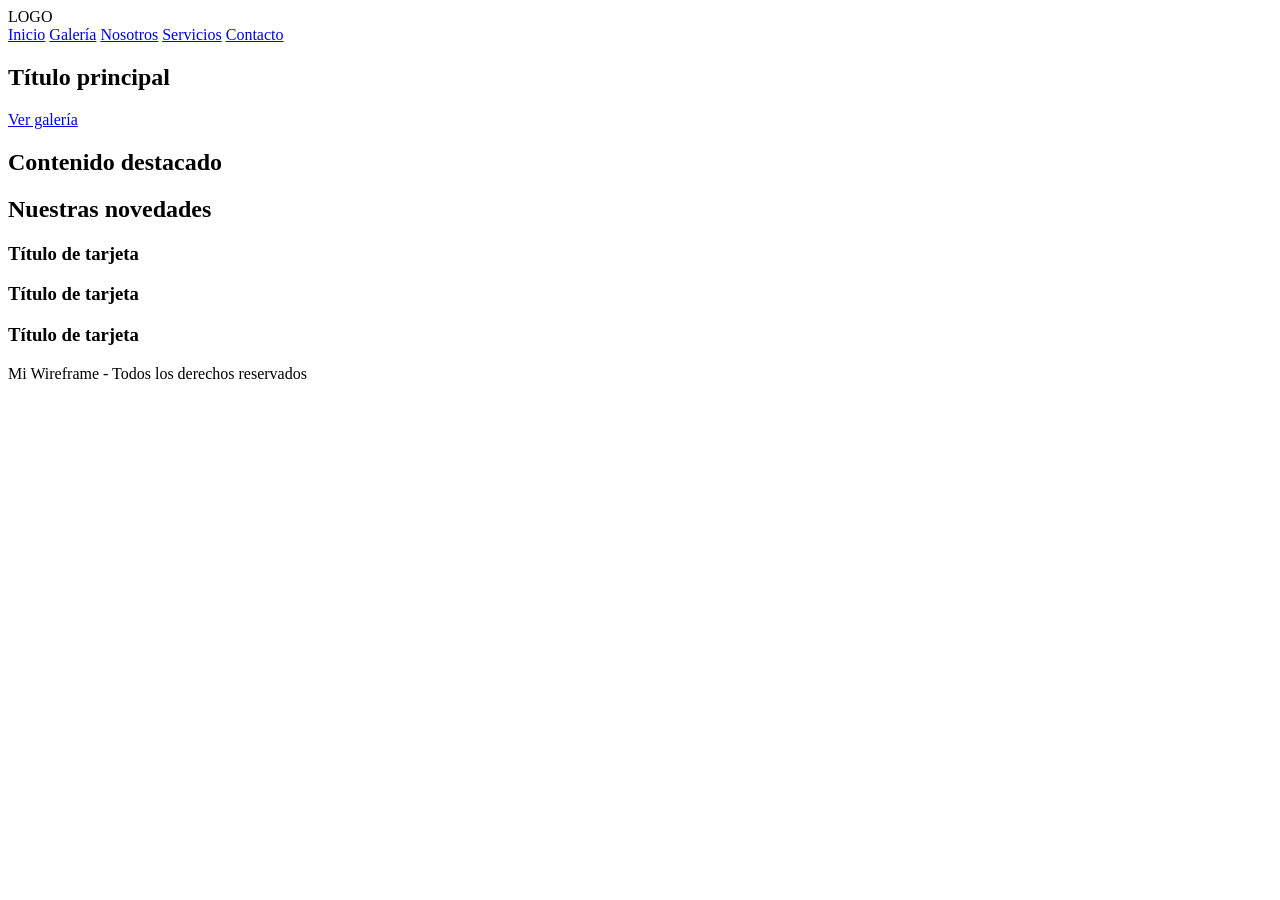
==== index.html @ eae91f8b "Add files via upload" ====
<!DOCTYPE html>
<html lang="es">
<head>
    <meta charset="UTF-8">
    <meta name="viewport" content="width=device-width, initial-scale=1.0">
    <title>Inicio - Mi Wireframe</title>
    <link rel="stylesheet" href="estilos/hojaestilos.css">
</head>
<body>

    <header>
        <div class="logo">LOGO</div>

        <nav>
            <a href="index.html" class="activo">Inicio</a>
            <a href="galeria.html">Galería</a>
            <a href="nosotros.html">Nosotros</a>
            <a href="servicio.html">Servicios</a>
            <a href="contacto.html">Contacto</a>
        </nav>
    </header>

    <main>
        <section class="portada">
            <div class="texto-portada">
                <h1>Título principal</h1>
                <div class="linea"></div>
                <div class="linea"></div>
                <div class="linea corta"></div>
                <a href="galeria.html" class="boton">Ver galería</a>
            </div>
            <div class="imagen"></div>
        </section>

        <section class="contenido">
            <h2>Contenido destacado</h2>
            <div class="linea"></div>
            <div class="linea"></div>
            <div class="linea media"></div>
        </section>

        <section class="contenido">
            <h2>Nuestras novedades</h2>

            <div class="tarjetas">
                <article class="tarjeta">
                    <div class="imagen"></div>
                    <h3>Título de tarjeta</h3>
                    <div class="linea"></div>
                    <div class="linea corta"></div>
                </article>

                <article class="tarjeta">
                    <div class="imagen"></div>
                    <h3>Título de tarjeta</h3>
                    <div class="linea"></div>
                    <div class="linea corta"></div>
                </article>

                <article class="tarjeta">
                    <div class="imagen"></div>
                    <h3>Título de tarjeta</h3>
                    <div class="linea"></div>
                    <div class="linea corta"></div>
                </article>
            </div>
        </section>
    </main>

    <footer>
        <p>Mi Wireframe - Todos los derechos reservados</p>
    </footer>

</body>
</html>
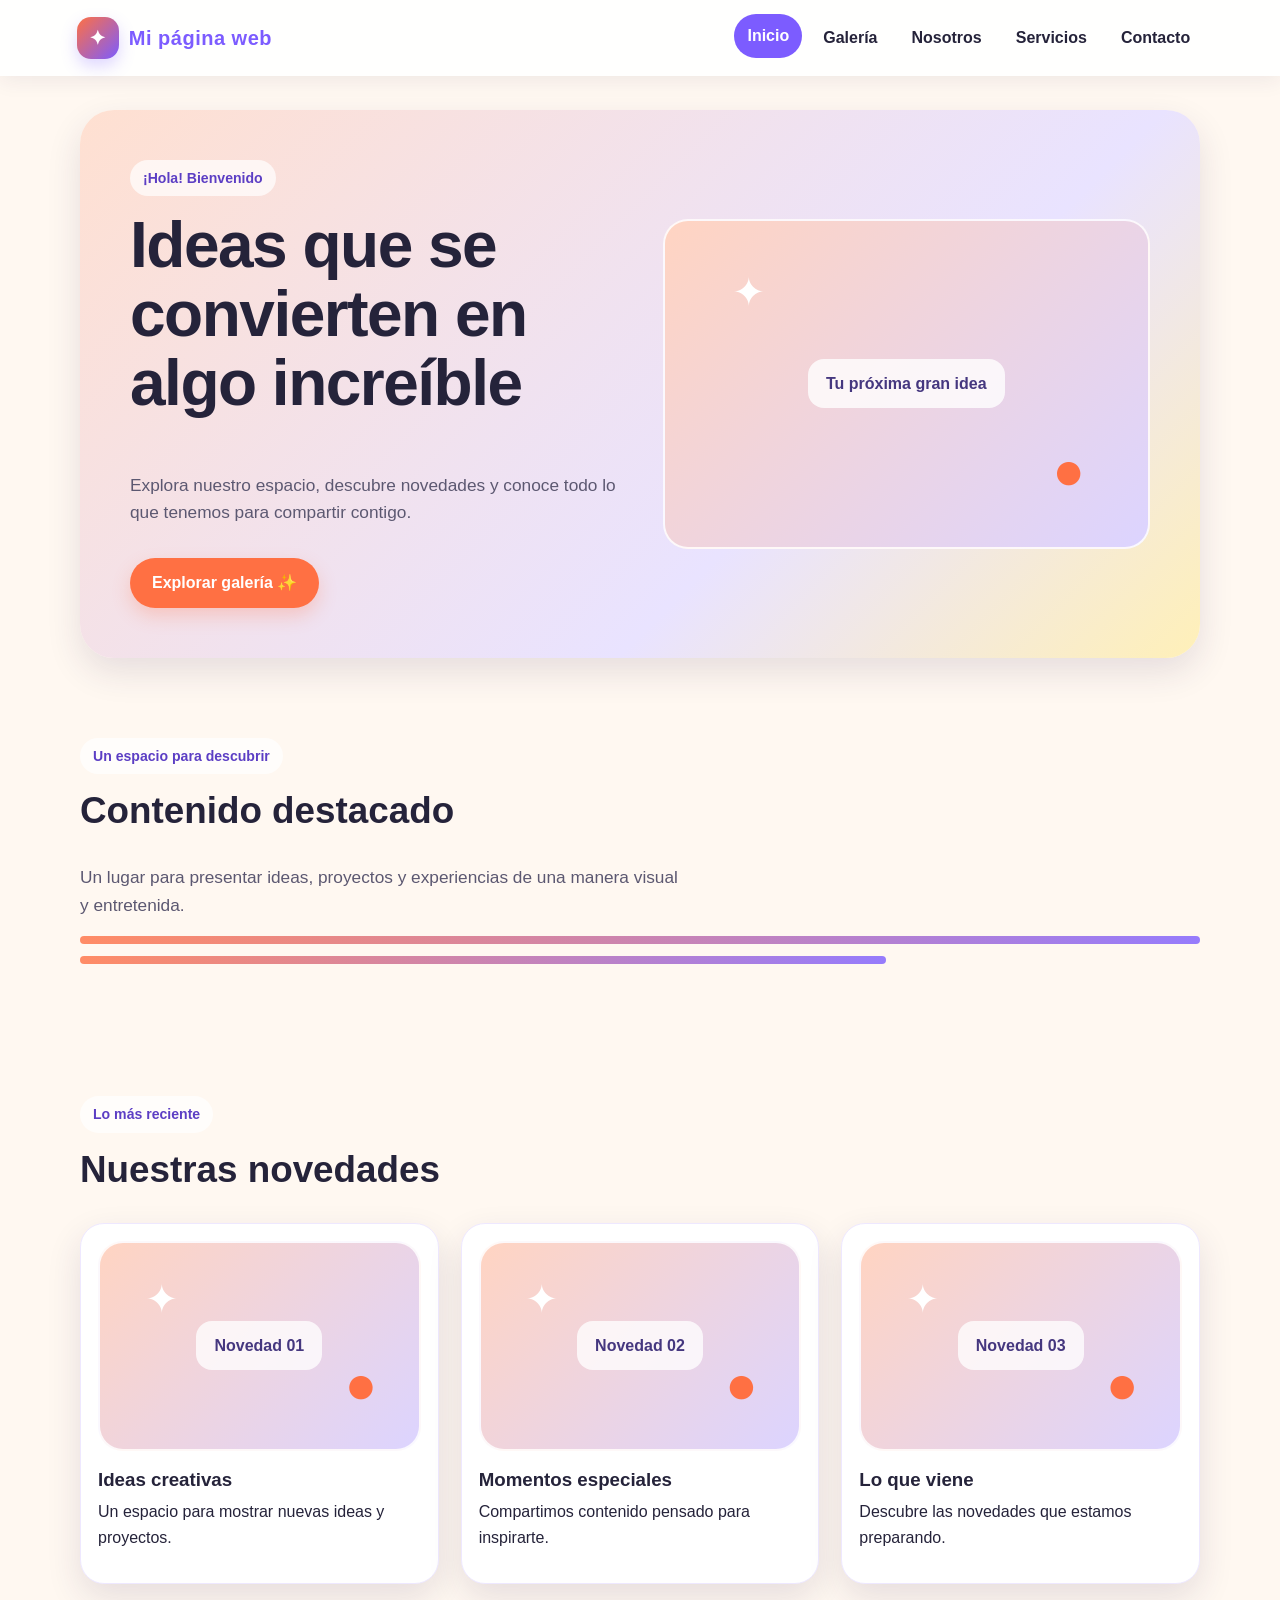
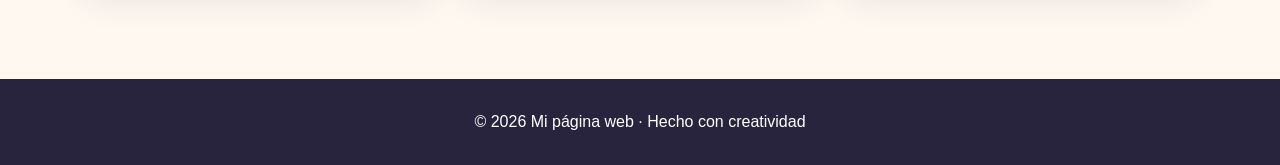
==== commit 48d15654: "Add files via upload" ====
--- a/index.html
+++ b/index.html
@@ -1,75 +1,64 @@
-<!DOCTYPE html>
-<html lang="es">
-<head>
-    <meta charset="UTF-8">
-    <meta name="viewport" content="width=device-width, initial-scale=1.0">
-    <title>Inicio - Mi Wireframe</title>
-    <link rel="stylesheet" href="estilos/hojaestilos.css">
-</head>
-<body>
-
-    <header>
-        <div class="logo">LOGO</div>
-
-        <nav>
-            <a href="index.html" class="activo">Inicio</a>
-            <a href="galeria.html">Galería</a>
-            <a href="nosotros.html">Nosotros</a>
-            <a href="servicio.html">Servicios</a>
-            <a href="contacto.html">Contacto</a>
-        </nav>
-    </header>
-
-    <main>
-        <section class="portada">
-            <div class="texto-portada">
-                <h1>Título principal</h1>
-                <div class="linea"></div>
-                <div class="linea"></div>
-                <div class="linea corta"></div>
-                <a href="galeria.html" class="boton">Ver galería</a>
-            </div>
-            <div class="imagen"></div>
-        </section>
-
-        <section class="contenido">
-            <h2>Contenido destacado</h2>
-            <div class="linea"></div>
-            <div class="linea"></div>
-            <div class="linea media"></div>
-        </section>
-
-        <section class="contenido">
-            <h2>Nuestras novedades</h2>
-
-            <div class="tarjetas">
-                <article class="tarjeta">
-                    <div class="imagen"></div>
-                    <h3>Título de tarjeta</h3>
-                    <div class="linea"></div>
-                    <div class="linea corta"></div>
-                </article>
-
-                <article class="tarjeta">
-                    <div class="imagen"></div>
-                    <h3>Título de tarjeta</h3>
-                    <div class="linea"></div>
-                    <div class="linea corta"></div>
-                </article>
-
-                <article class="tarjeta">
-                    <div class="imagen"></div>
-                    <h3>Título de tarjeta</h3>
-                    <div class="linea"></div>
-                    <div class="linea corta"></div>
-                </article>
-            </div>
-        </section>
-    </main>
-
-    <footer>
-        <p>Mi Wireframe - Todos los derechos reservados</p>
-    </footer>
-
-</body>
-</html>+<!DOCTYPE html>
+<html lang="es">
+<head>
+    <meta charset="UTF-8">
+    <meta name="viewport" content="width=device-width, initial-scale=1.0">
+    <meta name="description" content="Inicio - sitio web de ejemplo">
+    <title>Inicio - Mi página web</title>
+    <link rel="stylesheet" href="hojaestilos.css">
+</head>
+<body>
+    <header>
+        <div class="logo">Mi página web</div>
+        <nav aria-label="Navegación principal">
+            <a href="index.html" class="activo" aria-current="page">Inicio</a>
+            <a href="galeria.html">Galería</a>
+            <a href="nosotros.html">Nosotros</a>
+            <a href="servicio.html">Servicios</a>
+            <a href="contacto.html">Contacto</a>
+        </nav>
+    </header>
+    <main>
+        <section class="portada">
+            <div class="texto-portada">
+                <span class="etiqueta">¡Hola! Bienvenido</span>
+                <h1>Ideas que se convierten en algo increíble</h1>
+                <p>Explora nuestro espacio, descubre novedades y conoce todo lo que tenemos para compartir contigo.</p>
+                <a href="galeria.html" class="boton">Explorar galería ✨</a>
+            </div>
+            <div class="imagen"><span>Tu próxima gran idea</span></div>
+        </section>
+        <section class="contenido">
+            <span class="etiqueta">Un espacio para descubrir</span>
+            <h2>Contenido destacado</h2>
+            <p class="intro">Un lugar para presentar ideas, proyectos y experiencias de una manera visual y entretenida.</p>
+            <div class="linea"></div>
+            <div class="linea media"></div>
+        </section>
+        <section class="contenido">
+            <span class="etiqueta">Lo más reciente</span>
+            <h2>Nuestras novedades</h2>
+            <div class="tarjetas">
+                <article class="tarjeta">
+                    <div class="imagen"><span>Novedad 01</span></div>
+                    <h3>Ideas creativas</h3>
+                    <p>Un espacio para mostrar nuevas ideas y proyectos.</p>
+                </article>
+                <article class="tarjeta">
+                    <div class="imagen"><span>Novedad 02</span></div>
+                    <h3>Momentos especiales</h3>
+                    <p>Compartimos contenido pensado para inspirarte.</p>
+                </article>
+                <article class="tarjeta">
+                    <div class="imagen"><span>Novedad 03</span></div>
+                    <h3>Lo que viene</h3>
+                    <p>Descubre las novedades que estamos preparando.</p>
+                </article>
+            </div>
+        </section>
+    </main>
+    <footer>
+        <p>© 2026 Mi página web · Hecho con creatividad</p>
+    </footer>
+</body>
+</html>
--- a/hojaestilos.css
+++ b/hojaestilos.css
@@ -0,0 +1,480 @@
+* {
+    box-sizing: border-box;
+}
+
+:root {
+    --fondo: #fff8f1;
+    --texto: #25233a;
+    --primario: #ff7043;
+    --secundario: #7c5cff;
+    --terciario: #ffd166;
+    --tarjeta: #ffffff;
+    --sombra: 0 14px 35px rgba(47, 36, 83, .12);
+}
+
+html {
+    scroll-behavior: smooth;
+}
+
+body {
+    margin: 0;
+    font-family: Arial, sans-serif;
+    color: var(--texto);
+    background: var(--fondo);
+    line-height: 1.6;
+}
+
+header {
+    position: sticky;
+    top: 0;
+    z-index: 10;
+    display: flex;
+    justify-content: space-between;
+    align-items: center;
+    gap: 20px;
+    padding: 16px 6%;
+    background: rgba(255, 255, 255, .92);
+    backdrop-filter: blur(12px);
+    box-shadow: 0 4px 20px rgba(47, 36, 83, .08);
+    animation: bajar .7s ease both;
+}
+
+.logo {
+    display: flex;
+    align-items: center;
+    gap: 10px;
+    color: var(--secundario);
+    font-size: 1.25rem;
+    font-weight: 900;
+    letter-spacing: .5px;
+}
+
+.logo::before {
+    content: "✦";
+    display: grid;
+    place-items: center;
+    width: 42px;
+    height: 42px;
+    color: white;
+    background: linear-gradient(135deg, var(--primario), var(--secundario));
+    border-radius: 14px;
+    box-shadow: 0 7px 16px rgba(124, 92, 255, .25);
+}
+
+nav {
+    display: flex;
+    flex-wrap: wrap;
+    gap: 8px;
+}
+
+nav a {
+    color: var(--texto);
+    text-decoration: none;
+    font-weight: 700;
+    padding: 9px 13px;
+    border-radius: 999px;
+    transition: color .25s ease, background .25s ease, transform .25s ease;
+}
+
+nav a:hover,
+nav a.activo {
+    color: white;
+    background: var(--secundario);
+    transform: translateY(-2px);
+}
+
+main {
+    min-height: 70vh;
+}
+
+h1, h2, h3, p {
+    margin-top: 0;
+}
+
+h1 {
+    font-size: clamp(2.2rem, 5vw, 4rem);
+    line-height: 1.08;
+    letter-spacing: -1.5px;
+}
+
+h2 {
+    font-size: clamp(1.6rem, 3vw, 2.3rem);
+    line-height: 1.2;
+}
+
+h3 {
+    line-height: 1.25;
+}
+
+.contenido {
+    width: min(1120px, 100% - 40px);
+    margin: 0 auto;
+    padding: 60px 0;
+    animation: aparecer .7s ease both;
+}
+
+.portada {
+    display: grid;
+    grid-template-columns: 1fr 1fr;
+    align-items: center;
+    gap: 45px;
+    width: min(1120px, 100% - 40px);
+    margin: 34px auto 20px;
+    padding: 50px;
+    overflow: hidden;
+    background: linear-gradient(135deg, #ffe0d1, #e9e3ff 65%, #fff0b8);
+    border-radius: 34px;
+    box-shadow: var(--sombra);
+}
+
+.texto-portada {
+    animation: deslizar .8s .1s ease both;
+}
+
+.etiqueta {
+    display: inline-block;
+    margin-bottom: 15px;
+    padding: 7px 13px;
+    color: #5c3ec4;
+    background: rgba(255, 255, 255, .7);
+    border-radius: 999px;
+    font-size: .88rem;
+    font-weight: 800;
+}
+
+.texto-portada p,
+.intro {
+    max-width: 600px;
+    color: #5c5871;
+    font-size: 1.08rem;
+}
+
+.portada .imagen {
+    min-height: 330px;
+    animation: flotar 5s ease-in-out infinite;
+}
+
+.imagen {
+    position: relative;
+    display: grid;
+    place-items: center;
+    min-height: 210px;
+    overflow: hidden;
+    color: #5e4ca8;
+    background: linear-gradient(135deg, #ffd4c2, #dcd4ff);
+    border: 2px solid rgba(255, 255, 255, .85);
+    border-radius: 25px;
+}
+
+.imagen::before {
+    content: "✦";
+    position: absolute;
+    top: 12%;
+    left: 14%;
+    color: white;
+    font-size: 2.5rem;
+    animation: girar 8s linear infinite;
+}
+
+.imagen::after {
+    content: "●";
+    position: absolute;
+    right: 13%;
+    bottom: 10%;
+    color: var(--primario);
+    font-size: 3.4rem;
+    animation: flotar 3.5s ease-in-out infinite;
+}
+
+.imagen span {
+    z-index: 1;
+    padding: 12px 18px;
+    color: #45377f;
+    background: rgba(255, 255, 255, .78);
+    border-radius: 16px;
+    font-weight: 800;
+}
+
+.linea {
+    width: 100%;
+    height: 8px;
+    margin: 12px 0;
+    background: linear-gradient(90deg, var(--primario), var(--secundario));
+    border-radius: 99px;
+    opacity: .8;
+}
+
+.linea.corta {
+    width: 48%;
+}
+
+.linea.media {
+    width: 72%;
+}
+
+.boton {
+    display: inline-block;
+    margin-top: 14px;
+    padding: 12px 22px;
+    color: white;
+    background: var(--primario);
+    border: 0;
+    border-radius: 999px;
+    box-shadow: 0 8px 18px rgba(255, 112, 67, .25);
+    text-decoration: none;
+    font: inherit;
+    font-weight: 800;
+    cursor: pointer;
+    transition: transform .25s ease, box-shadow .25s ease, background .25s ease;
+}
+
+.boton:hover {
+    background: #f45a30;
+    transform: translateY(-4px) scale(1.02);
+    box-shadow: 0 12px 24px rgba(255, 112, 67, .32);
+}
+
+.bloque {
+    padding: 26px;
+    margin-top: 28px;
+    background: white;
+    border-radius: 26px;
+    box-shadow: var(--sombra);
+}
+
+.tarjetas,
+.galeria {
+    display: grid;
+    grid-template-columns: repeat(3, minmax(0, 1fr));
+    gap: 22px;
+    margin-top: 28px;
+}
+
+.tarjeta,
+.elemento-galeria {
+    padding: 17px;
+    background: var(--tarjeta);
+    border: 1px solid #eee8ff;
+    border-radius: 24px;
+    box-shadow: var(--sombra);
+    transition: transform .3s ease, box-shadow .3s ease;
+    animation: aparecer .65s ease both;
+}
+
+.tarjeta:hover,
+.elemento-galeria:hover {
+    transform: translateY(-8px) rotate(-.5deg);
+    box-shadow: 0 20px 40px rgba(47, 36, 83, .17);
+}
+
+.tarjeta .imagen,
+.elemento-galeria .imagen {
+    margin-bottom: 17px;
+}
+
+.tarjeta h3,
+.elemento-galeria h3 {
+    margin-bottom: 8px;
+}
+
+.dos-columnas {
+    display: grid;
+    grid-template-columns: 1fr 1fr;
+    align-items: start;
+    gap: 32px;
+    margin-top: 30px;
+}
+
+.lista-servicios {
+    display: grid;
+    gap: 22px;
+    margin-top: 30px;
+}
+
+.servicio {
+    display: grid;
+    grid-template-columns: minmax(220px, .8fr) 1.2fr;
+    align-items: center;
+    gap: 28px;
+    padding: 22px;
+    background: white;
+    border-radius: 26px;
+    box-shadow: var(--sombra);
+    transition: transform .3s ease;
+}
+
+.servicio:hover {
+    transform: translateX(6px);
+}
+
+.servicio .imagen {
+    min-height: 220px;
+}
+
+.perfil {
+    width: 150px;
+    min-height: 150px;
+    margin: 0 auto 16px;
+    border-radius: 50%;
+}
+
+.mapa {
+    min-height: 240px;
+    margin: 20px 0;
+    background: linear-gradient(135deg, #d7f5e8, #e2ddff);
+}
+
+.formulario {
+    display: flex;
+    flex-direction: column;
+    gap: 10px;
+    padding: 25px;
+    background: white;
+    border-radius: 26px;
+    box-shadow: var(--sombra);
+}
+
+.formulario label {
+    margin-top: 5px;
+    font-weight: 800;
+}
+
+.formulario input,
+.formulario textarea {
+    width: 100%;
+    padding: 13px 15px;
+    color: var(--texto);
+    background: #fffaf7;
+    border: 2px solid #eee8ff;
+    border-radius: 13px;
+    font: inherit;
+    transition: border-color .2s ease, box-shadow .2s ease;
+}
+
+.formulario input:focus,
+.formulario textarea:focus {
+    outline: none;
+    border-color: var(--secundario);
+    box-shadow: 0 0 0 4px rgba(124, 92, 255, .12);
+}
+
+.formulario textarea {
+    resize: vertical;
+}
+
+footer {
+    margin-top: 35px;
+    padding: 30px 20px;
+    color: white;
+    background: #29243e;
+    text-align: center;
+}
+
+footer p {
+    margin: 0;
+}
+
+:focus-visible {
+    outline: 3px solid var(--primario);
+    outline-offset: 3px;
+}
+
+@keyframes aparecer {
+    from { opacity: 0; transform: translateY(18px); }
+    to { opacity: 1; transform: translateY(0); }
+}
+
+@keyframes deslizar {
+    from { opacity: 0; transform: translateX(-28px); }
+    to { opacity: 1; transform: translateX(0); }
+}
+
+@keyframes bajar {
+    from { opacity: 0; transform: translateY(-18px); }
+    to { opacity: 1; transform: translateY(0); }
+}
+
+@keyframes flotar {
+    0%, 100% { transform: translateY(0); }
+    50% { transform: translateY(-12px); }
+}
+
+@keyframes girar {
+    to { transform: rotate(360deg); }
+}
+
+@media (max-width: 760px) {
+    header {
+        position: static;
+        flex-direction: column;
+        align-items: flex-start;
+        padding: 16px 20px;
+    }
+
+    nav {
+        width: 100%;
+        gap: 5px;
+    }
+
+    nav a {
+        padding: 8px 10px;
+        font-size: .92rem;
+    }
+
+    .portada,
+    .dos-columnas,
+    .servicio {
+        grid-template-columns: 1fr;
+    }
+
+    .portada {
+        padding: 28px;
+        gap: 25px;
+    }
+
+    .portada .imagen {
+        min-height: 240px;
+    }
+
+    .tarjetas,
+    .galeria {
+        grid-template-columns: repeat(2, minmax(0, 1fr));
+    }
+
+    .contenido {
+        padding: 40px 0;
+    }
+}
+
+@media (max-width: 480px) {
+    .tarjetas,
+    .galeria {
+        grid-template-columns: 1fr;
+    }
+
+    .portada {
+        width: calc(100% - 24px);
+        margin-top: 12px;
+        padding: 22px;
+        border-radius: 24px;
+    }
+
+    .contenido {
+        width: calc(100% - 28px);
+    }
+
+    .formulario {
+        padding: 18px;
+    }
+}
+
+@media (prefers-reduced-motion: reduce) {
+    *,
+    *::before,
+    *::after {
+        scroll-behavior: auto !important;
+        animation-duration: .01ms !important;
+        animation-iteration-count: 1 !important;
+        transition-duration: .01ms !important;
+    }
+}
